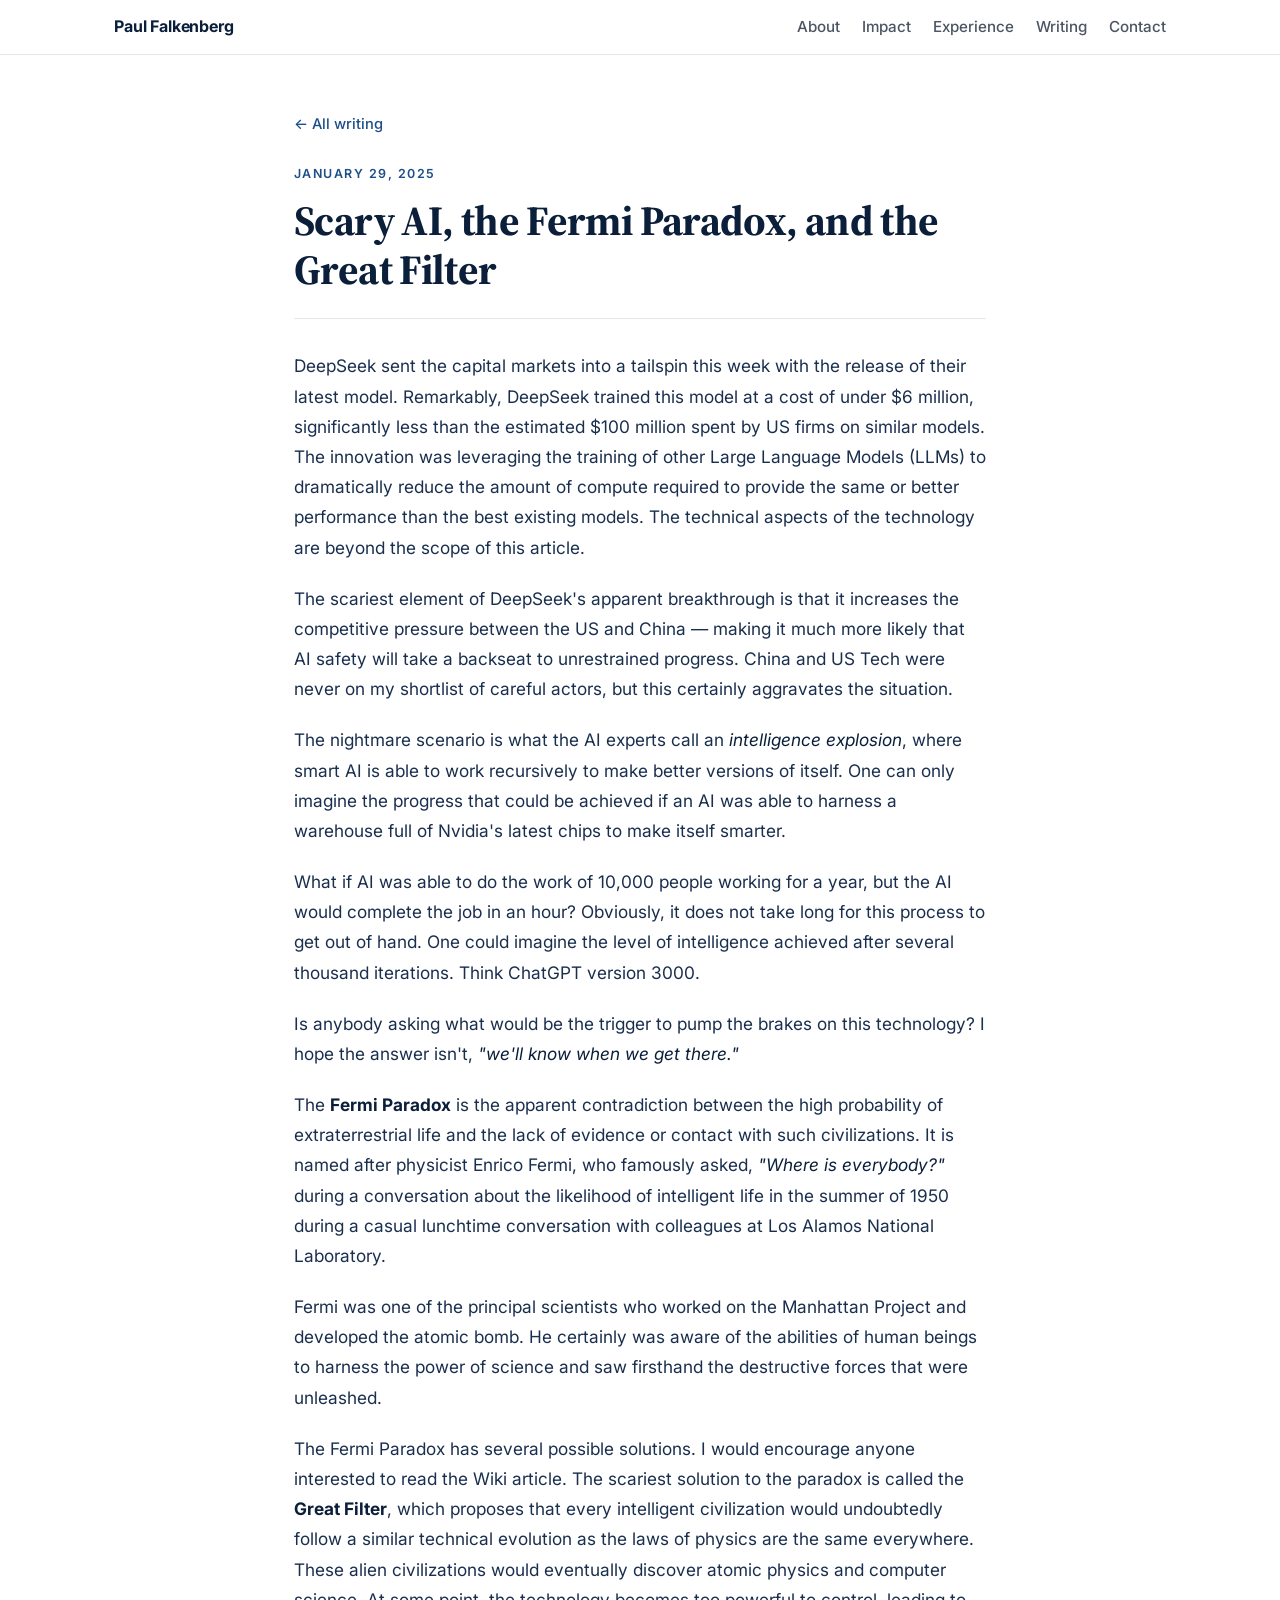
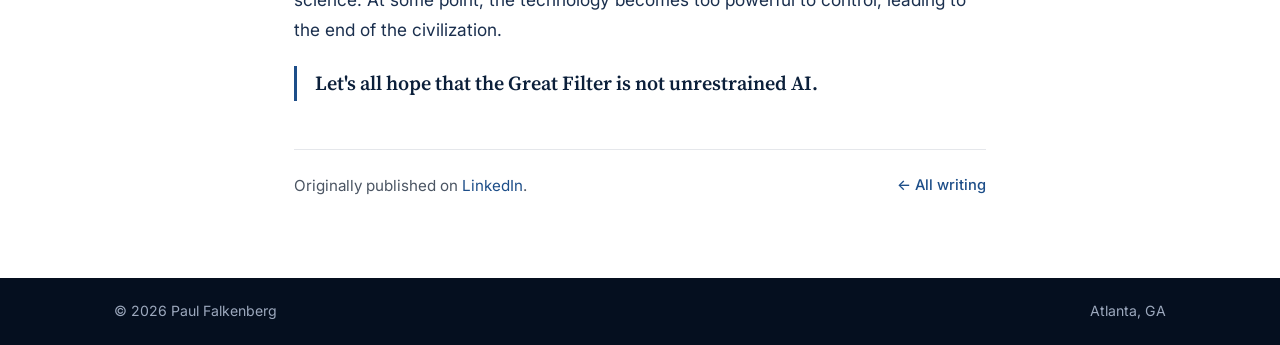
==== writing/scary-ai-fermi-paradox.html @ 17ddd8a4 "Add Writing section with first article (Scary AI / Fermi Paradox)" ====
<!DOCTYPE html>
<html lang="en">
<head>
  <meta charset="UTF-8" />
  <meta name="viewport" content="width=device-width, initial-scale=1.0" />
  <meta name="description" content="DeepSeek, the intelligence explosion, and the Great Filter — a meditation on whether unrestrained AI might be the silence behind the Fermi Paradox." />
  <title>Scary AI, the Fermi Paradox, and the Great Filter — Paul Falkenberg</title>
  <link rel="icon" type="image/jpeg" href="../assets/headshot.jpg" />
  <link rel="preconnect" href="https://fonts.googleapis.com" />
  <link rel="preconnect" href="https://fonts.gstatic.com" crossorigin />
  <link href="https://fonts.googleapis.com/css2?family=Inter:wght@400;500;600;700&family=Source+Serif+4:wght@600;700&display=swap" rel="stylesheet" />
  <link rel="stylesheet" href="../styles.css" />
</head>
<body>

  <header class="nav">
    <div class="nav-inner">
      <a href="../index.html" class="nav-logo">Paul Falkenberg</a>
      <nav class="nav-links">
        <a href="../index.html#about">About</a>
        <a href="../index.html#impact">Impact</a>
        <a href="../index.html#experience">Experience</a>
        <a href="../index.html#writing">Writing</a>
        <a href="../index.html#contact">Contact</a>
      </nav>
    </div>
  </header>

  <main>
    <article class="article">
      <div class="container article-container">
        <a class="article-back" href="../index.html#writing">&larr; All writing</a>

        <header class="article-header">
          <p class="article-date">January 29, 2025</p>
          <h1 class="article-title">Scary AI, the Fermi Paradox, and the Great Filter</h1>
        </header>

        <div class="article-body">
          <p>
            DeepSeek sent the capital markets into a tailspin this week with the release of their
            latest model. Remarkably, DeepSeek trained this model at a cost of under $6 million,
            significantly less than the estimated $100 million spent by US firms on similar models.
            The innovation was leveraging the training of other Large Language Models (LLMs) to
            dramatically reduce the amount of compute required to provide the same or better
            performance than the best existing models. The technical aspects of the technology are
            beyond the scope of this article.
          </p>

          <p>
            The scariest element of DeepSeek's apparent breakthrough is that it increases the
            competitive pressure between the US and China &mdash; making it much more likely that AI
            safety will take a backseat to unrestrained progress. China and US Tech were never on my
            shortlist of careful actors, but this certainly aggravates the situation.
          </p>

          <p>
            The nightmare scenario is what the AI experts call an <em>intelligence explosion</em>,
            where smart AI is able to work recursively to make better versions of itself. One can
            only imagine the progress that could be achieved if an AI was able to harness a warehouse
            full of Nvidia's latest chips to make itself smarter.
          </p>

          <p>
            What if AI was able to do the work of 10,000 people working for a year, but the AI would
            complete the job in an hour? Obviously, it does not take long for this process to get out
            of hand. One could imagine the level of intelligence achieved after several thousand
            iterations. Think ChatGPT version 3000.
          </p>

          <p>
            Is anybody asking what would be the trigger to pump the brakes on this technology? I hope
            the answer isn't, <em>"we'll know when we get there."</em>
          </p>

          <p>
            The <strong>Fermi Paradox</strong> is the apparent contradiction between the high
            probability of extraterrestrial life and the lack of evidence or contact with such
            civilizations. It is named after physicist Enrico Fermi, who famously asked,
            <em>"Where is everybody?"</em> during a conversation about the likelihood of intelligent
            life in the summer of 1950 during a casual lunchtime conversation with colleagues at Los
            Alamos National Laboratory.
          </p>

          <p>
            Fermi was one of the principal scientists who worked on the Manhattan Project and
            developed the atomic bomb. He certainly was aware of the abilities of human beings to
            harness the power of science and saw firsthand the destructive forces that were
            unleashed.
          </p>

          <p>
            The Fermi Paradox has several possible solutions. I would encourage anyone interested to
            read the Wiki article. The scariest solution to the paradox is called the
            <strong>Great Filter</strong>, which proposes that every intelligent civilization would
            undoubtedly follow a similar technical evolution as the laws of physics are the same
            everywhere. These alien civilizations would eventually discover atomic physics and
            computer science. At some point, the technology becomes too powerful to control, leading
            to the end of the civilization.
          </p>

          <p class="article-kicker">
            Let's all hope that the Great Filter is not unrestrained AI.
          </p>
        </div>

        <footer class="article-footer">
          <p>
            Originally published on
            <a href="https://www.linkedin.com/pulse/scary-ai-fermi-paradox-great-filter-paul-falkenberg-shbze/" target="_blank" rel="noopener">LinkedIn</a>.
          </p>
          <a class="article-back" href="../index.html#writing">&larr; All writing</a>
        </footer>
      </div>
    </article>
  </main>

  <footer class="footer">
    <div class="container footer-inner">
      <p>&copy; <span id="year"></span> Paul Falkenberg</p>
      <p class="footer-meta">Atlanta, GA</p>
    </div>
  </footer>

  <script>
    document.getElementById('year').textContent = new Date().getFullYear();
  </script>
</body>
</html>
---- styles.css ----
:root {
  --ink: #0b1f3a;
  --ink-soft: #1a2f4e;
  --accent: #1d4e89;
  --accent-bright: #2563eb;
  --muted: #4b5563;
  --line: #e5e7eb;
  --bg: #ffffff;
  --bg-alt: #f7f8fb;
  --bg-dark: #0b1f3a;
  --text-on-dark: #e6ecf5;
  --max: 1100px;
  --radius: 10px;
  --shadow: 0 4px 24px rgba(11, 31, 58, 0.08);
}

* {
  box-sizing: border-box;
}

html {
  scroll-behavior: smooth;
}

body {
  margin: 0;
  font-family: "Inter", system-ui, -apple-system, "Segoe UI", Roboto, sans-serif;
  color: var(--ink);
  background: var(--bg);
  line-height: 1.6;
  -webkit-font-smoothing: antialiased;
}

a {
  color: var(--accent);
  text-decoration: none;
}
a:hover {
  color: var(--accent-bright);
}

h1, h2, h3 {
  font-family: "Source Serif 4", Georgia, serif;
  color: var(--ink);
  line-height: 1.2;
  margin: 0 0 0.5em;
}

.container {
  max-width: var(--max);
  margin: 0 auto;
  padding: 0 24px;
}

/* ---------- Nav ---------- */
.nav {
  position: sticky;
  top: 0;
  background: rgba(255, 255, 255, 0.92);
  backdrop-filter: saturate(150%) blur(10px);
  border-bottom: 1px solid var(--line);
  z-index: 50;
}
.nav-inner {
  max-width: var(--max);
  margin: 0 auto;
  padding: 14px 24px;
  display: flex;
  align-items: center;
  justify-content: space-between;
  gap: 16px;
}
.nav-logo {
  font-weight: 700;
  color: var(--ink);
  letter-spacing: -0.01em;
}
.nav-links {
  display: flex;
  gap: 22px;
  flex-wrap: wrap;
}
.nav-links a {
  color: var(--muted);
  font-size: 0.95rem;
  font-weight: 500;
}
.nav-links a:hover {
  color: var(--ink);
}

/* ---------- Hero ---------- */
.hero {
  padding: 80px 0 60px;
  background: linear-gradient(180deg, #f7f8fb 0%, #ffffff 100%);
  border-bottom: 1px solid var(--line);
}
.hero-inner {
  max-width: var(--max);
  margin: 0 auto;
  padding: 0 24px;
  display: grid;
  grid-template-columns: 1.4fr 1fr;
  gap: 48px;
  align-items: center;
}
.hero-eyebrow {
  text-transform: uppercase;
  letter-spacing: 0.12em;
  font-size: 0.8rem;
  font-weight: 600;
  color: var(--accent);
  margin: 0 0 14px;
}
.hero h1 {
  font-size: clamp(2rem, 4vw, 3.25rem);
  letter-spacing: -0.015em;
  margin-bottom: 18px;
}
.hero-lede {
  font-size: 1.1rem;
  color: var(--muted);
  max-width: 56ch;
  margin: 0 0 28px;
}
.hero-cta {
  display: flex;
  gap: 12px;
  flex-wrap: wrap;
}
.btn {
  display: inline-block;
  padding: 12px 22px;
  border-radius: 8px;
  font-weight: 600;
  font-size: 0.95rem;
  border: 1px solid transparent;
  transition: transform 0.15s ease, background 0.15s ease, color 0.15s ease;
}
.btn-primary {
  background: var(--accent);
  color: #fff;
}
.btn-primary:hover {
  background: var(--ink);
  color: #fff;
  transform: translateY(-1px);
}
.btn-ghost {
  background: transparent;
  color: var(--ink);
  border-color: var(--line);
}
.btn-ghost:hover {
  border-color: var(--ink);
  color: var(--ink);
}
.hero-photo img {
  width: 100%;
  max-width: 340px;
  aspect-ratio: 1 / 1;
  object-fit: cover;
  border-radius: 50%;
  border: 6px solid #fff;
  box-shadow: var(--shadow);
  display: block;
  margin: 0 auto;
}

/* ---------- Sections ---------- */
.section {
  padding: 72px 0;
}
.section-alt {
  background: var(--bg-alt);
  border-top: 1px solid var(--line);
  border-bottom: 1px solid var(--line);
}
.section-title {
  font-size: clamp(1.6rem, 2.4vw, 2.1rem);
  letter-spacing: -0.01em;
  margin-bottom: 28px;
}
.section-title::after {
  content: "";
  display: block;
  width: 44px;
  height: 3px;
  background: var(--accent);
  margin-top: 12px;
  border-radius: 2px;
}
.prose {
  font-size: 1.05rem;
  color: var(--ink-soft);
  max-width: 72ch;
  margin: 0 0 1em;
}

/* ---------- Metrics ---------- */
.metrics {
  display: grid;
  grid-template-columns: repeat(auto-fit, minmax(240px, 1fr));
  gap: 18px;
}
.metric {
  background: #fff;
  border: 1px solid var(--line);
  border-radius: var(--radius);
  padding: 24px;
  transition: transform 0.15s ease, box-shadow 0.15s ease;
}
.metric:hover {
  transform: translateY(-2px);
  box-shadow: var(--shadow);
}
.metric-number {
  font-family: "Source Serif 4", Georgia, serif;
  font-size: 2rem;
  font-weight: 700;
  color: var(--accent);
  letter-spacing: -0.01em;
  margin-bottom: 6px;
}
.metric-label {
  color: var(--muted);
  font-size: 0.95rem;
  line-height: 1.45;
}

/* ---------- Experience ---------- */
.role {
  border-top: 1px solid var(--line);
  padding: 28px 0;
}
.role:first-of-type {
  border-top: none;
  padding-top: 0;
}
.role-head {
  display: flex;
  justify-content: space-between;
  align-items: baseline;
  gap: 16px;
  flex-wrap: wrap;
  margin-bottom: 8px;
}
.role-title {
  font-size: 1.25rem;
  margin: 0;
}
.role-company {
  margin: 4px 0 0;
  color: var(--ink-soft);
  font-weight: 500;
}
.role-meta {
  color: var(--muted);
  font-weight: 400;
}
.role-dates {
  color: var(--muted);
  font-size: 0.92rem;
  font-weight: 500;
  margin: 0;
  white-space: nowrap;
}
.role-points {
  margin: 12px 0 0;
  padding-left: 20px;
  color: var(--ink-soft);
}
.role-points li {
  margin-bottom: 8px;
}
.role-points strong {
  color: var(--ink);
}
.role-prior {
  margin-top: 32px;
  color: var(--muted);
  font-size: 0.95rem;
}

/* ---------- Tags ---------- */
.tag-group {
  margin-bottom: 28px;
}
.tag-group:last-child {
  margin-bottom: 0;
}
.tag-heading {
  font-family: "Inter", sans-serif;
  font-size: 0.78rem;
  text-transform: uppercase;
  letter-spacing: 0.12em;
  color: var(--accent);
  margin: 0 0 12px;
  font-weight: 600;
}
.tags {
  list-style: none;
  padding: 0;
  margin: 0;
  display: flex;
  flex-wrap: wrap;
  gap: 8px;
}
.tags li {
  background: #fff;
  border: 1px solid var(--line);
  padding: 7px 14px;
  border-radius: 999px;
  font-size: 0.9rem;
  color: var(--ink-soft);
}

/* ---------- Education ---------- */
.education {
  list-style: none;
  padding: 0;
  margin: 0;
}
.education li {
  padding: 10px 0;
  border-bottom: 1px solid var(--line);
  color: var(--ink-soft);
}
.education li:last-child {
  border-bottom: none;
}

/* ---------- Contact ---------- */
.section-dark {
  background: var(--bg-dark);
  color: var(--text-on-dark);
}
.section-title-light {
  color: #fff;
}
.section-title-light::after {
  background: #ffffff;
}
.contact-inner {
  text-align: left;
}
.contact-lede {
  color: var(--text-on-dark);
  opacity: 0.85;
  font-size: 1.05rem;
  max-width: 60ch;
  margin: 0 0 32px;
}
.contact-grid {
  display: grid;
  grid-template-columns: repeat(auto-fit, minmax(240px, 1fr));
  gap: 14px;
}
.contact-card {
  display: block;
  background: rgba(255, 255, 255, 0.06);
  border: 1px solid rgba(255, 255, 255, 0.12);
  border-radius: var(--radius);
  padding: 20px 22px;
  color: #fff;
  transition: background 0.15s ease, border-color 0.15s ease, transform 0.15s ease;
}
.contact-card:hover {
  background: rgba(255, 255, 255, 0.1);
  border-color: rgba(255, 255, 255, 0.3);
  color: #fff;
  transform: translateY(-2px);
}
.contact-label {
  display: block;
  text-transform: uppercase;
  letter-spacing: 0.12em;
  font-size: 0.72rem;
  opacity: 0.7;
  margin-bottom: 6px;
}
.contact-value {
  display: block;
  font-weight: 600;
  font-size: 1rem;
}

/* ---------- Writing list ---------- */
.writing-list {
  display: grid;
  grid-template-columns: repeat(auto-fit, minmax(320px, 1fr));
  gap: 18px;
  margin-top: 12px;
}
.writing-card {
  display: block;
  background: #fff;
  border: 1px solid var(--line);
  border-radius: var(--radius);
  padding: 26px 26px 22px;
  color: var(--ink);
  transition: transform 0.15s ease, box-shadow 0.15s ease, border-color 0.15s ease;
}
.writing-card:hover {
  transform: translateY(-2px);
  box-shadow: var(--shadow);
  border-color: var(--accent);
  color: var(--ink);
}
.writing-date {
  text-transform: uppercase;
  letter-spacing: 0.12em;
  font-size: 0.72rem;
  color: var(--accent);
  font-weight: 600;
  margin: 0 0 8px;
}
.writing-title {
  font-size: 1.3rem;
  margin: 0 0 10px;
  line-height: 1.25;
}
.writing-excerpt {
  color: var(--muted);
  font-size: 0.98rem;
  margin: 0 0 14px;
}
.writing-cta {
  color: var(--accent);
  font-weight: 600;
  font-size: 0.95rem;
}
.writing-card:hover .writing-cta {
  color: var(--accent-bright);
}

/* ---------- Article page ---------- */
.article {
  padding: 56px 0 80px;
  background: #fff;
}
.article-container {
  max-width: 740px;
}
.article-back {
  display: inline-block;
  color: var(--accent);
  font-weight: 500;
  font-size: 0.92rem;
  margin-bottom: 28px;
}
.article-back:hover {
  color: var(--accent-bright);
}
.article-header {
  border-bottom: 1px solid var(--line);
  padding-bottom: 24px;
  margin-bottom: 32px;
}
.article-date {
  text-transform: uppercase;
  letter-spacing: 0.12em;
  font-size: 0.78rem;
  color: var(--accent);
  font-weight: 600;
  margin: 0 0 12px;
}
.article-title {
  font-size: clamp(1.8rem, 3.4vw, 2.6rem);
  letter-spacing: -0.015em;
  line-height: 1.18;
  margin: 0;
}
.article-body {
  font-size: 1.08rem;
  color: var(--ink-soft);
  line-height: 1.75;
}
.article-body p {
  margin: 0 0 1.2em;
}
.article-body strong {
  color: var(--ink);
}
.article-body em {
  color: var(--ink);
}
.article-kicker {
  font-family: "Source Serif 4", Georgia, serif;
  font-size: 1.25rem;
  color: var(--ink);
  font-weight: 600;
  border-left: 3px solid var(--accent);
  padding-left: 18px;
  margin-top: 36px;
}
.article-footer {
  margin-top: 48px;
  padding-top: 24px;
  border-top: 1px solid var(--line);
  display: flex;
  justify-content: space-between;
  align-items: center;
  flex-wrap: wrap;
  gap: 12px;
}
.article-footer p {
  margin: 0;
  color: var(--muted);
  font-size: 0.95rem;
}
.article-footer .article-back {
  margin-bottom: 0;
}

/* ---------- Footer ---------- */
.footer {
  background: #050f1f;
  color: #9ca8bd;
  padding: 22px 0;
  font-size: 0.88rem;
}
.footer-inner {
  display: flex;
  justify-content: space-between;
  align-items: center;
  flex-wrap: wrap;
  gap: 8px;
}
.footer p {
  margin: 0;
}

/* ---------- Mobile ---------- */
@media (max-width: 760px) {
  .hero {
    padding: 56px 0 40px;
  }
  .hero-inner {
    grid-template-columns: 1fr;
    gap: 28px;
    text-align: left;
  }
  .hero-photo {
    order: -1;
  }
  .hero-photo img {
    max-width: 200px;
  }
  .nav-links {
    display: none;
  }
  .section {
    padding: 56px 0;
  }
  .role-head {
    flex-direction: column;
    gap: 4px;
  }
}
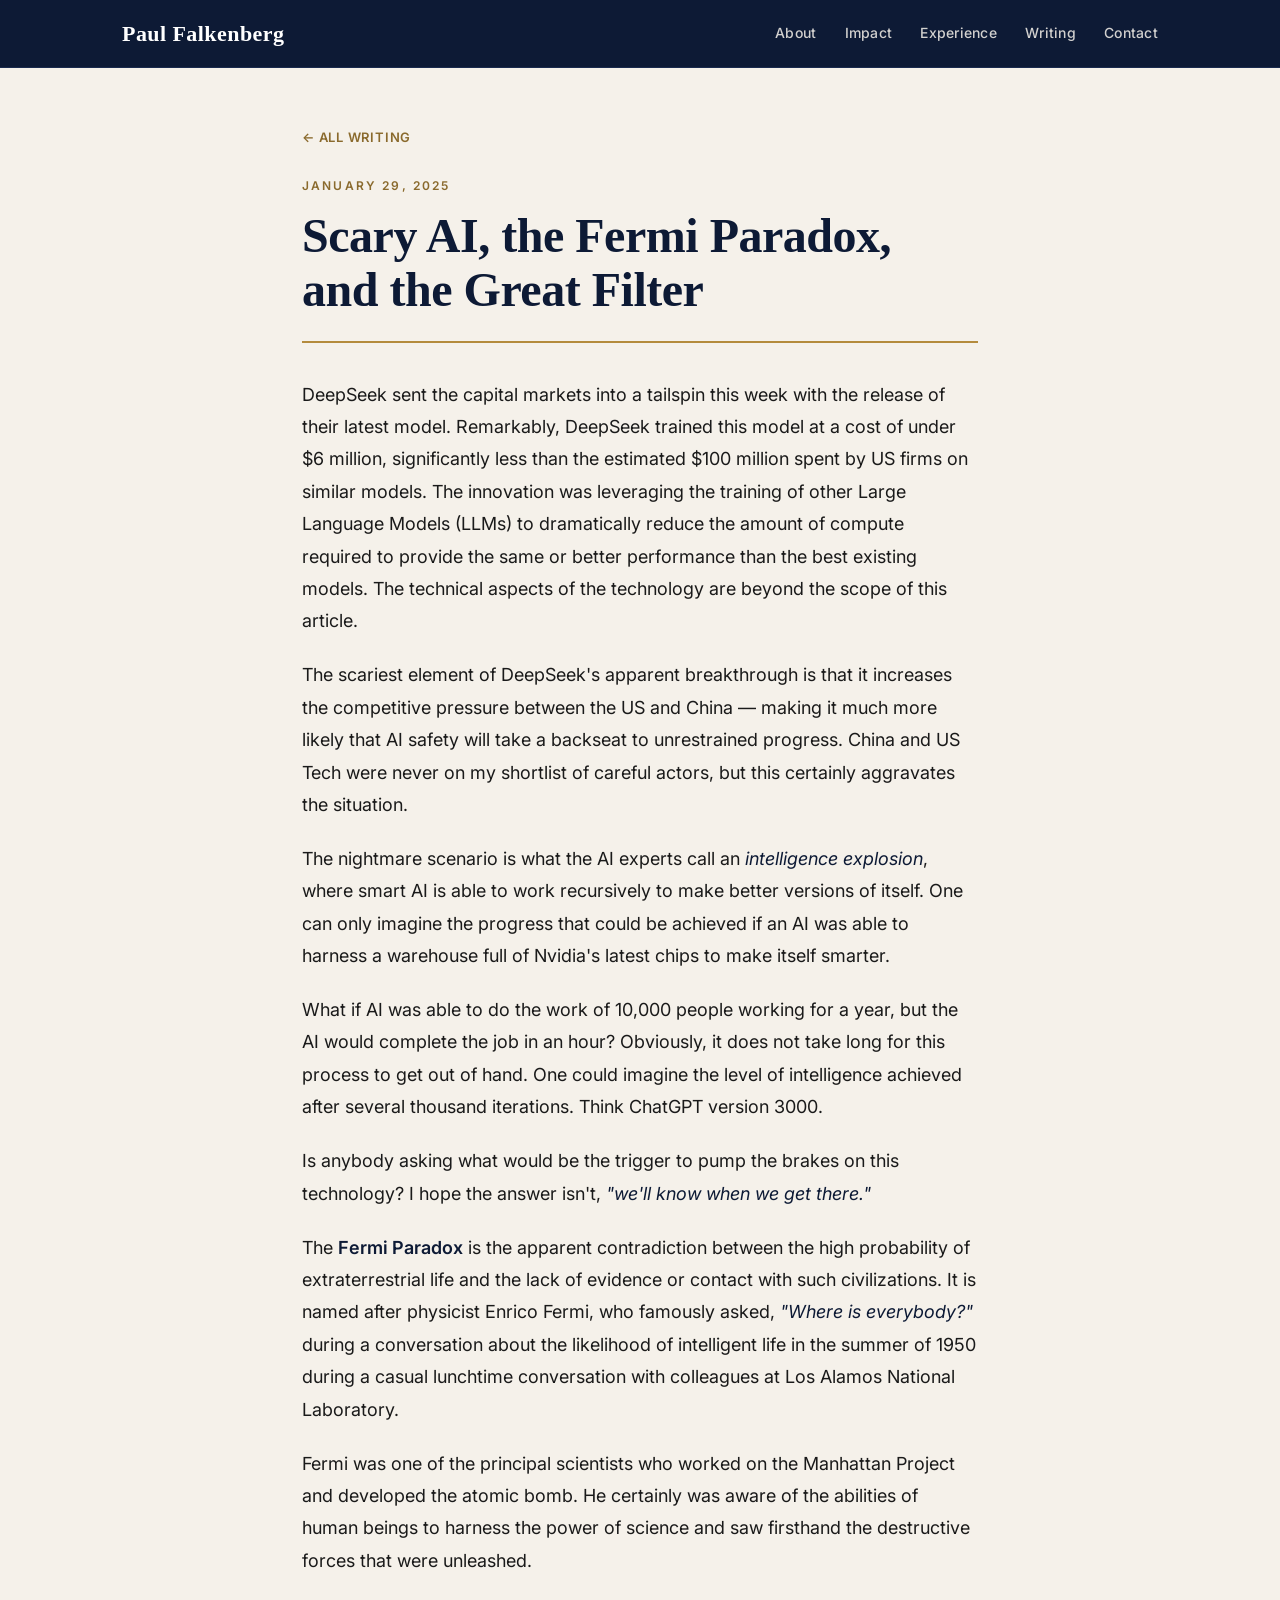
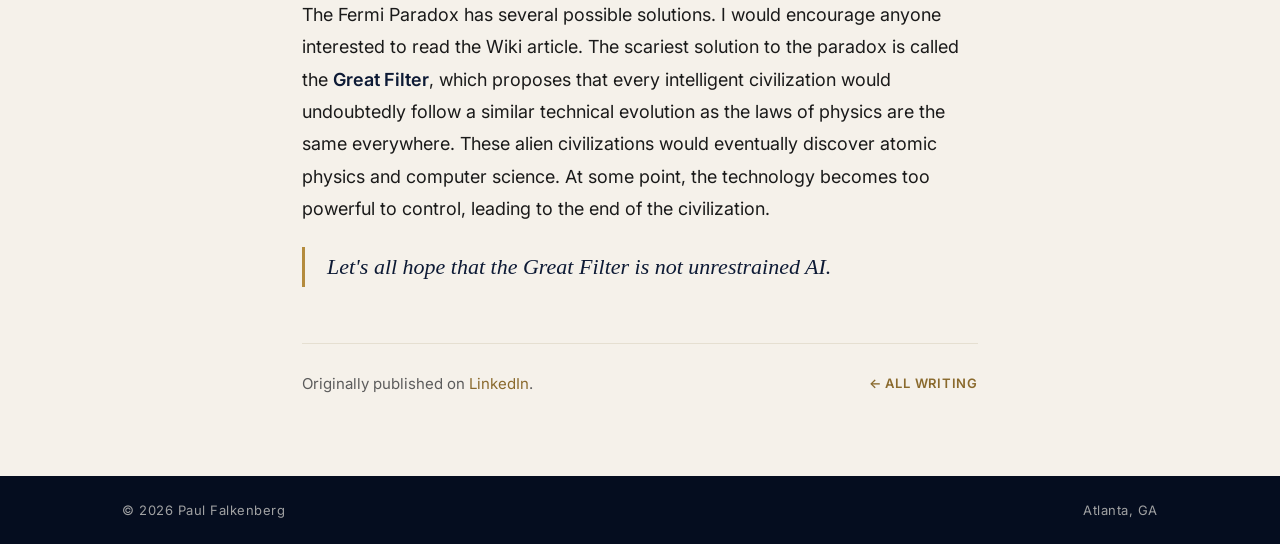
==== commit 13f081c3: "Switch to Aptos Display font stack and add Client Experience section" ====
--- a/writing/scary-ai-fermi-paradox.html
+++ b/writing/scary-ai-fermi-paradox.html
@@ -8,7 +8,7 @@
   <link rel="icon" type="image/jpeg" href="../assets/headshot.jpg" />
   <link rel="preconnect" href="https://fonts.googleapis.com" />
   <link rel="preconnect" href="https://fonts.gstatic.com" crossorigin />
-  <link href="https://fonts.googleapis.com/css2?family=Inter:wght@400;500;600;700&family=Source+Serif+4:wght@600;700&display=swap" rel="stylesheet" />
+  <link href="https://fonts.googleapis.com/css2?family=Inter:wght@400;500;600;700&display=swap" rel="stylesheet" />
   <link rel="stylesheet" href="../styles.css" />
 </head>
 <body>
--- a/styles.css
+++ b/styles.css
@@ -1,231 +1,204 @@
 :root {
-  --ink: #0b1f3a;
-  --ink-soft: #1a2f4e;
-  --accent: #1d4e89;
-  --accent-bright: #2563eb;
-  --muted: #4b5563;
-  --line: #e5e7eb;
-  --bg: #ffffff;
-  --bg-alt: #f7f8fb;
-  --bg-dark: #0b1f3a;
-  --text-on-dark: #e6ecf5;
+  --navy: #0d1a35;
+  --navy-soft: #1a2b4f;
+  --cream: #f5f1ea;
+  --cream-soft: #faf6ee;
+  --gold: #b48b3d;
+  --gold-dark: #8a6a2d;
+  --ink: #1a1a1a;
+  --muted: #5c5c5c;
+  --line: #e5dfd1;
   --max: 1100px;
-  --radius: 10px;
-  --shadow: 0 4px 24px rgba(11, 31, 58, 0.08);
-}
-
-* {
-  box-sizing: border-box;
-}
-
-html {
-  scroll-behavior: smooth;
-}
+  --radius: 2px;
+  --shadow: 0 1px 0 rgba(0, 0, 0, 0.04);
+}
+
+* { box-sizing: border-box; }
+
+html { scroll-behavior: smooth; }
 
 body {
   margin: 0;
-  font-family: "Inter", system-ui, -apple-system, "Segoe UI", Roboto, sans-serif;
-  color: var(--ink);
-  background: var(--bg);
+  font-family: "Aptos Display", "Aptos", "Segoe UI Variable", "Segoe UI", "Inter", system-ui, -apple-system, sans-serif;
+  color: var(--ink);
+  background: var(--cream);
   line-height: 1.6;
+  font-size: 16px;
   -webkit-font-smoothing: antialiased;
 }
 
-a {
-  color: var(--accent);
-  text-decoration: none;
-}
-a:hover {
-  color: var(--accent-bright);
-}
+a { color: var(--gold-dark); text-decoration: none; }
+a:hover { color: var(--gold); }
 
 h1, h2, h3 {
-  font-family: "Source Serif 4", Georgia, serif;
-  color: var(--ink);
-  line-height: 1.2;
-  margin: 0 0 0.5em;
-}
-
-.container {
-  max-width: var(--max);
-  margin: 0 auto;
-  padding: 0 24px;
-}
+  font-family: "Aptos Display", "Aptos", "Segoe UI Variable Display", "Segoe UI", "Inter", system-ui, sans-serif;
+  color: var(--navy);
+  font-weight: 600;
+  line-height: 1.15;
+  letter-spacing: -0.01em;
+  margin: 0 0 0.4em;
+}
+
+.container { max-width: var(--max); margin: 0 auto; padding: 0 32px; }
 
 /* ---------- Nav ---------- */
 .nav {
-  position: sticky;
-  top: 0;
-  background: rgba(255, 255, 255, 0.92);
-  backdrop-filter: saturate(150%) blur(10px);
-  border-bottom: 1px solid var(--line);
-  z-index: 50;
+  position: sticky; top: 0; z-index: 50;
+  background: var(--navy);
+  border-bottom: 1px solid var(--navy-soft);
 }
 .nav-inner {
-  max-width: var(--max);
-  margin: 0 auto;
-  padding: 14px 24px;
-  display: flex;
-  align-items: center;
-  justify-content: space-between;
-  gap: 16px;
+  max-width: var(--max); margin: 0 auto; padding: 16px 32px;
+  display: flex; align-items: center; justify-content: space-between; gap: 24px;
 }
 .nav-logo {
-  font-weight: 700;
-  color: var(--ink);
-  letter-spacing: -0.01em;
-}
-.nav-links {
-  display: flex;
-  gap: 22px;
-  flex-wrap: wrap;
-}
+  font-family: "Cormorant Garamond", serif;
+  color: #fff;
+  font-weight: 600;
+  font-size: 22px;
+  letter-spacing: 0.02em;
+}
+.nav-logo:hover { color: var(--gold); }
+.nav-links { display: flex; gap: 28px; flex-wrap: wrap; }
 .nav-links a {
-  color: var(--muted);
-  font-size: 0.95rem;
-  font-weight: 500;
-}
-.nav-links a:hover {
-  color: var(--ink);
-}
+  color: var(--cream); opacity: 0.85;
+  font-size: 14px; font-weight: 500; letter-spacing: 0.02em;
+  transition: color 0.15s, opacity 0.15s;
+}
+.nav-links a:hover { color: var(--gold); opacity: 1; }
 
 /* ---------- Hero ---------- */
 .hero {
-  padding: 80px 0 60px;
-  background: linear-gradient(180deg, #f7f8fb 0%, #ffffff 100%);
+  padding: 96px 0 80px;
   border-bottom: 1px solid var(--line);
+  background: var(--cream);
 }
 .hero-inner {
-  max-width: var(--max);
-  margin: 0 auto;
-  padding: 0 24px;
-  display: grid;
-  grid-template-columns: 1.4fr 1fr;
-  gap: 48px;
+  max-width: var(--max); margin: 0 auto; padding: 0 32px;
+  display: grid; grid-template-columns: 1.6fr 1fr; gap: 64px;
   align-items: center;
 }
 .hero-eyebrow {
-  text-transform: uppercase;
-  letter-spacing: 0.12em;
-  font-size: 0.8rem;
-  font-weight: 600;
-  color: var(--accent);
-  margin: 0 0 14px;
+  color: var(--gold-dark);
+  text-transform: uppercase;
+  letter-spacing: 0.18em;
+  font-size: 12px;
+  font-weight: 600;
+  margin: 0 0 20px;
 }
 .hero h1 {
-  font-size: clamp(2rem, 4vw, 3.25rem);
-  letter-spacing: -0.015em;
-  margin-bottom: 18px;
-}
+  font-family: "Cormorant Garamond", serif;
+  font-weight: 600;
+  font-size: clamp(2.4rem, 4.4vw, 3.6rem);
+  line-height: 1.08;
+  margin: 0 0 24px;
+  color: var(--navy);
+}
+.hero h1 em { color: var(--gold-dark); font-style: italic; }
 .hero-lede {
-  font-size: 1.1rem;
+  font-size: 18px;
   color: var(--muted);
   max-width: 56ch;
-  margin: 0 0 28px;
-}
-.hero-cta {
-  display: flex;
-  gap: 12px;
-  flex-wrap: wrap;
-}
+  margin: 0 0 36px;
+  line-height: 1.6;
+}
+.hero-cta { display: flex; gap: 12px; flex-wrap: wrap; }
 .btn {
   display: inline-block;
-  padding: 12px 22px;
-  border-radius: 8px;
-  font-weight: 600;
-  font-size: 0.95rem;
+  padding: 13px 26px;
+  font-weight: 600;
+  font-size: 14px;
+  letter-spacing: 0.04em;
+  border-radius: var(--radius);
   border: 1px solid transparent;
-  transition: transform 0.15s ease, background 0.15s ease, color 0.15s ease;
-}
-.btn-primary {
-  background: var(--accent);
-  color: #fff;
-}
-.btn-primary:hover {
-  background: var(--ink);
-  color: #fff;
-  transform: translateY(-1px);
-}
-.btn-ghost {
-  background: transparent;
-  color: var(--ink);
-  border-color: var(--line);
-}
-.btn-ghost:hover {
-  border-color: var(--ink);
-  color: var(--ink);
+  transition: all 0.18s ease;
+}
+.btn-primary { background: var(--navy); color: var(--cream); border-color: var(--navy); }
+.btn-primary:hover { background: var(--gold-dark); border-color: var(--gold-dark); color: var(--cream); }
+.btn-ghost { background: transparent; color: var(--navy); border-color: var(--navy); }
+.btn-ghost:hover { background: var(--navy); color: var(--cream); }
+
+.hero-photo {
+  position: relative;
+  padding: 18px;
+  background: var(--cream-soft);
+  border: 1px solid var(--gold);
+  border-radius: 4px;
+  box-shadow: 12px 12px 0 var(--navy);
+  max-width: 340px;
+  margin: 0 auto;
 }
 .hero-photo img {
   width: 100%;
-  max-width: 340px;
   aspect-ratio: 1 / 1;
   object-fit: cover;
-  border-radius: 50%;
-  border: 6px solid #fff;
-  box-shadow: var(--shadow);
-  display: block;
-  margin: 0 auto;
+  object-position: top center;
+  border-radius: 2px;
+  display: block;
 }
 
 /* ---------- Sections ---------- */
-.section {
-  padding: 72px 0;
-}
+.section { padding: 80px 0; }
 .section-alt {
-  background: var(--bg-alt);
+  background: #fff;
   border-top: 1px solid var(--line);
   border-bottom: 1px solid var(--line);
 }
 .section-title {
-  font-size: clamp(1.6rem, 2.4vw, 2.1rem);
-  letter-spacing: -0.01em;
-  margin-bottom: 28px;
+  font-family: "Cormorant Garamond", serif;
+  font-size: clamp(2rem, 3.2vw, 2.6rem);
+  font-weight: 600;
+  margin: 0 0 8px;
+  color: var(--navy);
 }
 .section-title::after {
   content: "";
   display: block;
-  width: 44px;
-  height: 3px;
-  background: var(--accent);
-  margin-top: 12px;
-  border-radius: 2px;
+  width: 60px;
+  height: 2px;
+  background: var(--gold);
+  margin: 14px 0 28px;
 }
 .prose {
-  font-size: 1.05rem;
-  color: var(--ink-soft);
+  font-size: 17px;
+  color: var(--ink);
   max-width: 72ch;
   margin: 0 0 1em;
-}
+  line-height: 1.7;
+}
+.prose strong { color: var(--navy); }
 
 /* ---------- Metrics ---------- */
 .metrics {
   display: grid;
-  grid-template-columns: repeat(auto-fit, minmax(240px, 1fr));
-  gap: 18px;
+  grid-template-columns: repeat(auto-fit, minmax(260px, 1fr));
+  gap: 22px;
 }
 .metric {
   background: #fff;
   border: 1px solid var(--line);
-  border-radius: var(--radius);
-  padding: 24px;
-  transition: transform 0.15s ease, box-shadow 0.15s ease;
+  border-top: 3px solid var(--gold);
+  padding: 30px 28px;
+  box-shadow: var(--shadow);
+  transition: transform 0.18s ease, box-shadow 0.18s ease;
 }
 .metric:hover {
   transform: translateY(-2px);
-  box-shadow: var(--shadow);
+  box-shadow: 0 8px 24px rgba(13, 26, 53, 0.08);
 }
 .metric-number {
-  font-family: "Source Serif 4", Georgia, serif;
-  font-size: 2rem;
+  font-family: "Cormorant Garamond", serif;
+  font-size: 38px;
   font-weight: 700;
-  color: var(--accent);
+  color: var(--navy);
   letter-spacing: -0.01em;
-  margin-bottom: 6px;
+  line-height: 1;
+  margin-bottom: 12px;
 }
 .metric-label {
   color: var(--muted);
-  font-size: 0.95rem;
-  line-height: 1.45;
+  font-size: 15px;
+  line-height: 1.55;
 }
 
 /* ---------- Experience ---------- */
@@ -233,270 +206,293 @@
   border-top: 1px solid var(--line);
   padding: 28px 0;
 }
-.role:first-of-type {
-  border-top: none;
-  padding-top: 0;
-}
+.role:first-of-type { border-top: none; padding-top: 8px; }
 .role-head {
-  display: flex;
-  justify-content: space-between;
-  align-items: baseline;
-  gap: 16px;
-  flex-wrap: wrap;
-  margin-bottom: 8px;
+  display: flex; justify-content: space-between; align-items: baseline;
+  gap: 16px; flex-wrap: wrap; margin-bottom: 8px;
 }
 .role-title {
-  font-size: 1.25rem;
+  font-family: "Cormorant Garamond", serif;
+  font-size: 26px;
+  font-weight: 600;
   margin: 0;
+  color: var(--navy);
 }
 .role-company {
   margin: 4px 0 0;
-  color: var(--ink-soft);
+  color: var(--ink);
   font-weight: 500;
 }
-.role-meta {
-  color: var(--muted);
-  font-weight: 400;
-}
+.role-meta { color: var(--muted); font-weight: 400; }
 .role-dates {
-  color: var(--muted);
-  font-size: 0.92rem;
-  font-weight: 500;
+  color: var(--gold-dark);
+  font-size: 13px;
+  font-weight: 600;
+  letter-spacing: 0.06em;
+  text-transform: uppercase;
   margin: 0;
   white-space: nowrap;
 }
 .role-points {
-  margin: 12px 0 0;
+  margin: 14px 0 0;
   padding-left: 20px;
-  color: var(--ink-soft);
-}
-.role-points li {
-  margin-bottom: 8px;
-}
-.role-points strong {
-  color: var(--ink);
-}
+  color: var(--ink);
+}
+.role-points li { margin-bottom: 8px; }
+.role-points strong { color: var(--navy); }
 .role-prior {
-  margin-top: 32px;
+  margin-top: 36px;
   color: var(--muted);
-  font-size: 0.95rem;
-}
+  font-size: 15px;
+}
+.role-prior strong { color: var(--navy); }
 
 /* ---------- Tags ---------- */
-.tag-group {
-  margin-bottom: 28px;
-}
-.tag-group:last-child {
-  margin-bottom: 0;
-}
+.tag-group { margin-bottom: 32px; }
+.tag-group:last-child { margin-bottom: 0; }
 .tag-heading {
-  font-family: "Inter", sans-serif;
-  font-size: 0.78rem;
-  text-transform: uppercase;
-  letter-spacing: 0.12em;
-  color: var(--accent);
-  margin: 0 0 12px;
+  font-family: "Aptos Display", "Aptos", "Segoe UI Variable", "Segoe UI", "Inter", system-ui, sans-serif;
+  font-size: 12px;
+  text-transform: uppercase;
+  letter-spacing: 0.18em;
+  color: var(--gold-dark);
+  margin: 0 0 14px;
   font-weight: 600;
 }
 .tags {
-  list-style: none;
-  padding: 0;
-  margin: 0;
-  display: flex;
-  flex-wrap: wrap;
-  gap: 8px;
+  list-style: none; padding: 0; margin: 0;
+  display: flex; flex-wrap: wrap; gap: 8px;
 }
 .tags li {
-  background: #fff;
+  background: var(--cream);
   border: 1px solid var(--line);
   padding: 7px 14px;
-  border-radius: 999px;
-  font-size: 0.9rem;
-  color: var(--ink-soft);
+  border-radius: 2px;
+  font-size: 14px;
+  color: var(--ink);
+  font-weight: 500;
+}
+
+/* ---------- Client Experience ---------- */
+.client-intro {
+  font-size: 17px;
+  color: var(--ink);
+  max-width: 72ch;
+  margin: 0 0 36px;
+  line-height: 1.7;
+}
+.client-group { margin-bottom: 40px; }
+.client-group:last-child { margin-bottom: 0; }
+.client-group-heading {
+  font-family: "Aptos Display", "Aptos", "Segoe UI Variable", "Segoe UI", "Inter", system-ui, sans-serif;
+  font-size: 12px;
+  text-transform: uppercase;
+  letter-spacing: 0.18em;
+  color: var(--gold-dark);
+  font-weight: 700;
+  margin: 0 0 18px;
+  padding-bottom: 10px;
+  border-bottom: 1px solid var(--line);
+}
+.client-list { list-style: none; padding: 0; margin: 0; }
+.client-item {
+  display: grid;
+  grid-template-columns: 1fr auto;
+  gap: 4px 20px;
+  padding: 14px 0;
+  border-bottom: 1px solid var(--line);
+}
+.client-item:last-child { border-bottom: none; }
+.client-name {
+  font-weight: 600;
+  color: var(--navy);
+  font-size: 16px;
+}
+.client-meta {
+  color: var(--gold-dark);
+  font-size: 12px;
+  font-weight: 600;
+  letter-spacing: 0.06em;
+  text-transform: uppercase;
+  white-space: nowrap;
+  align-self: start;
+  padding-top: 3px;
+}
+.client-desc {
+  grid-column: 1 / -1;
+  color: var(--muted);
+  font-size: 15px;
+  line-height: 1.55;
+  margin-top: 2px;
+}
+.partner-row {
+  display: flex; flex-wrap: wrap; gap: 8px;
+  list-style: none; padding: 0; margin: 0;
+}
+.partner-row li {
+  background: var(--cream);
+  border: 1px solid var(--line);
+  padding: 7px 14px;
+  border-radius: 2px;
+  font-size: 14px;
+  color: var(--ink);
+  font-weight: 500;
 }
 
 /* ---------- Education ---------- */
-.education {
-  list-style: none;
-  padding: 0;
-  margin: 0;
-}
+.education { list-style: none; padding: 0; margin: 0; }
 .education li {
-  padding: 10px 0;
+  padding: 12px 0;
   border-bottom: 1px solid var(--line);
-  color: var(--ink-soft);
-}
-.education li:last-child {
-  border-bottom: none;
-}
-
-/* ---------- Contact ---------- */
-.section-dark {
-  background: var(--bg-dark);
-  color: var(--text-on-dark);
-}
-.section-title-light {
-  color: #fff;
-}
-.section-title-light::after {
-  background: #ffffff;
-}
-.contact-inner {
-  text-align: left;
-}
-.contact-lede {
-  color: var(--text-on-dark);
-  opacity: 0.85;
-  font-size: 1.05rem;
-  max-width: 60ch;
-  margin: 0 0 32px;
-}
-.contact-grid {
-  display: grid;
-  grid-template-columns: repeat(auto-fit, minmax(240px, 1fr));
-  gap: 14px;
-}
-.contact-card {
-  display: block;
-  background: rgba(255, 255, 255, 0.06);
-  border: 1px solid rgba(255, 255, 255, 0.12);
-  border-radius: var(--radius);
-  padding: 20px 22px;
-  color: #fff;
-  transition: background 0.15s ease, border-color 0.15s ease, transform 0.15s ease;
-}
-.contact-card:hover {
-  background: rgba(255, 255, 255, 0.1);
-  border-color: rgba(255, 255, 255, 0.3);
-  color: #fff;
-  transform: translateY(-2px);
-}
-.contact-label {
-  display: block;
-  text-transform: uppercase;
-  letter-spacing: 0.12em;
-  font-size: 0.72rem;
-  opacity: 0.7;
-  margin-bottom: 6px;
-}
-.contact-value {
-  display: block;
-  font-weight: 600;
-  font-size: 1rem;
-}
+  color: var(--ink);
+}
+.education li:last-child { border-bottom: none; }
+.education strong { color: var(--navy); }
 
 /* ---------- Writing list ---------- */
 .writing-list {
   display: grid;
   grid-template-columns: repeat(auto-fit, minmax(320px, 1fr));
-  gap: 18px;
+  gap: 20px;
   margin-top: 12px;
 }
 .writing-card {
   display: block;
   background: #fff;
   border: 1px solid var(--line);
+  border-left: 3px solid var(--gold);
   border-radius: var(--radius);
-  padding: 26px 26px 22px;
-  color: var(--ink);
-  transition: transform 0.15s ease, box-shadow 0.15s ease, border-color 0.15s ease;
+  padding: 30px 32px 26px;
+  color: var(--ink);
+  box-shadow: var(--shadow);
+  transition: transform 0.18s ease, box-shadow 0.18s ease;
 }
 .writing-card:hover {
   transform: translateY(-2px);
-  box-shadow: var(--shadow);
-  border-color: var(--accent);
+  box-shadow: 0 8px 24px rgba(13, 26, 53, 0.08);
   color: var(--ink);
 }
 .writing-date {
-  text-transform: uppercase;
-  letter-spacing: 0.12em;
-  font-size: 0.72rem;
-  color: var(--accent);
-  font-weight: 600;
-  margin: 0 0 8px;
+  color: var(--gold-dark);
+  text-transform: uppercase;
+  letter-spacing: 0.18em;
+  font-size: 12px;
+  font-weight: 600;
+  margin: 0 0 10px;
 }
 .writing-title {
-  font-size: 1.3rem;
-  margin: 0 0 10px;
+  font-family: "Cormorant Garamond", serif;
+  font-size: 26px;
+  font-weight: 600;
+  margin: 0 0 12px;
+  color: var(--navy);
   line-height: 1.25;
 }
 .writing-excerpt {
   color: var(--muted);
-  font-size: 0.98rem;
-  margin: 0 0 14px;
+  font-size: 16px;
+  margin: 0 0 16px;
+  line-height: 1.6;
 }
 .writing-cta {
-  color: var(--accent);
-  font-weight: 600;
-  font-size: 0.95rem;
-}
-.writing-card:hover .writing-cta {
-  color: var(--accent-bright);
-}
+  color: var(--gold-dark);
+  font-weight: 600;
+  font-size: 13px;
+  letter-spacing: 0.06em;
+  text-transform: uppercase;
+}
+.writing-card:hover .writing-cta { color: var(--gold); }
 
 /* ---------- Article page ---------- */
 .article {
   padding: 56px 0 80px;
-  background: #fff;
-}
-.article-container {
-  max-width: 740px;
-}
+  background: var(--cream);
+}
+.article-container { max-width: 740px; }
 .article-back {
   display: inline-block;
-  color: var(--accent);
+  color: var(--gold-dark);
+  font-weight: 600;
+  font-size: 13px;
+  letter-spacing: 0.06em;
+  text-transform: uppercase;
+  margin-bottom: 28px;
+}
+.article-back:hover { color: var(--gold); }
+.article-header {
+  border-bottom: 2px solid var(--gold);
+  padding-bottom: 24px;
+  margin-bottom: 36px;
+}
+.article-date {
+  text-transform: uppercase;
+  letter-spacing: 0.18em;
+  font-size: 12px;
+  color: var(--gold-dark);
+  font-weight: 600;
+  margin: 0 0 14px;
+}
+.article-title {
+  font-family: "Cormorant Garamond", serif;
+  font-size: clamp(2rem, 4vw, 3rem);
+  font-weight: 600;
+  letter-spacing: -0.01em;
+  line-height: 1.12;
+  color: var(--navy);
+  margin: 0;
+}
+.article-body {
+  font-size: 18px;
+  color: var(--ink);
+  line-height: 1.8;
+}
+.article-body p { margin: 0 0 1.2em; }
+.article-body strong { color: var(--navy); font-weight: 600; }
+.article-body em { color: var(--navy); }
+.article-h2 {
+  font-family: "Cormorant Garamond", serif;
+  font-size: 28px;
+  font-weight: 600;
+  color: var(--navy);
+  margin: 40px 0 16px;
+  letter-spacing: -0.005em;
+}
+.article-kicker {
+  font-family: "Cormorant Garamond", serif;
+  font-size: 22px;
+  font-style: italic;
+  color: var(--navy);
   font-weight: 500;
-  font-size: 0.92rem;
-  margin-bottom: 28px;
-}
-.article-back:hover {
-  color: var(--accent-bright);
-}
-.article-header {
-  border-bottom: 1px solid var(--line);
-  padding-bottom: 24px;
-  margin-bottom: 32px;
-}
-.article-date {
-  text-transform: uppercase;
-  letter-spacing: 0.12em;
-  font-size: 0.78rem;
-  color: var(--accent);
-  font-weight: 600;
-  margin: 0 0 12px;
-}
-.article-title {
-  font-size: clamp(1.8rem, 3.4vw, 2.6rem);
-  letter-spacing: -0.015em;
-  line-height: 1.18;
-  margin: 0;
-}
-.article-body {
-  font-size: 1.08rem;
-  color: var(--ink-soft);
-  line-height: 1.75;
-}
-.article-body p {
-  margin: 0 0 1.2em;
-}
-.article-body strong {
-  color: var(--ink);
-}
-.article-body em {
-  color: var(--ink);
-}
-.article-kicker {
-  font-family: "Source Serif 4", Georgia, serif;
-  font-size: 1.25rem;
-  color: var(--ink);
-  font-weight: 600;
-  border-left: 3px solid var(--accent);
-  padding-left: 18px;
-  margin-top: 36px;
+  border-left: 3px solid var(--gold);
+  padding-left: 22px;
+  margin-top: 40px;
+}
+.pull-quote {
+  font-family: "Cormorant Garamond", serif;
+  font-size: 24px;
+  font-style: italic;
+  line-height: 1.5;
+  color: var(--navy);
+  border-left: 3px solid var(--gold);
+  background: #fff;
+  padding: 24px 28px;
+  margin: 32px 0;
+  border-radius: 0 var(--radius) var(--radius) 0;
+}
+.pull-quote cite {
+  display: block;
+  margin-top: 16px;
+  font-size: 13px;
+  font-style: normal;
+  color: var(--gold-dark);
+  font-family: "Aptos Display", "Aptos", "Segoe UI Variable", "Segoe UI", "Inter", system-ui, sans-serif;
+  letter-spacing: 0.08em;
+  text-transform: uppercase;
+  font-weight: 600;
 }
 .article-footer {
-  margin-top: 48px;
-  padding-top: 24px;
+  margin-top: 56px;
+  padding-top: 28px;
   border-top: 1px solid var(--line);
   display: flex;
   justify-content: space-between;
@@ -504,57 +500,85 @@
   flex-wrap: wrap;
   gap: 12px;
 }
-.article-footer p {
-  margin: 0;
-  color: var(--muted);
-  font-size: 0.95rem;
-}
-.article-footer .article-back {
-  margin-bottom: 0;
+.article-footer p { margin: 0; color: var(--muted); font-size: 15px; }
+.article-footer .article-back { margin-bottom: 0; }
+
+/* ---------- Contact (dark) ---------- */
+.section-dark {
+  background: var(--navy);
+  color: var(--cream);
+}
+.section-title-light { color: #fff; }
+.section-title-light::after { background: var(--gold); }
+.contact-inner { text-align: left; }
+.contact-lede {
+  color: var(--cream);
+  opacity: 0.85;
+  font-size: 17px;
+  max-width: 60ch;
+  margin: 0 0 36px;
+}
+.contact-grid {
+  display: grid;
+  grid-template-columns: repeat(auto-fit, minmax(240px, 1fr));
+  gap: 14px;
+}
+.contact-card {
+  display: block;
+  background: rgba(245, 241, 234, 0.06);
+  border: 1px solid rgba(245, 241, 234, 0.15);
+  border-left: 3px solid var(--gold);
+  border-radius: var(--radius);
+  padding: 22px 24px;
+  color: var(--cream);
+  transition: background 0.18s ease, border-color 0.18s ease;
+}
+.contact-card:hover {
+  background: rgba(245, 241, 234, 0.1);
+  border-color: var(--gold);
+  color: #fff;
+}
+.contact-label {
+  display: block;
+  text-transform: uppercase;
+  letter-spacing: 0.18em;
+  font-size: 11px;
+  color: var(--gold);
+  font-weight: 600;
+  margin-bottom: 8px;
+}
+.contact-value {
+  display: block;
+  font-weight: 600;
+  font-size: 16px;
+  color: var(--cream);
 }
 
 /* ---------- Footer ---------- */
 .footer {
-  background: #050f1f;
-  color: #9ca8bd;
-  padding: 22px 0;
-  font-size: 0.88rem;
+  background: #050d1f;
+  color: rgba(245, 241, 234, 0.65);
+  padding: 24px 0;
+  font-size: 13px;
+  letter-spacing: 0.04em;
 }
 .footer-inner {
-  display: flex;
-  justify-content: space-between;
-  align-items: center;
-  flex-wrap: wrap;
-  gap: 8px;
-}
-.footer p {
-  margin: 0;
-}
+  display: flex; justify-content: space-between; align-items: center;
+  flex-wrap: wrap; gap: 8px;
+}
+.footer p { margin: 0; }
 
 /* ---------- Mobile ---------- */
 @media (max-width: 760px) {
-  .hero {
-    padding: 56px 0 40px;
-  }
+  .hero { padding: 64px 0 48px; }
   .hero-inner {
     grid-template-columns: 1fr;
-    gap: 28px;
+    gap: 32px;
     text-align: left;
   }
-  .hero-photo {
-    order: -1;
-  }
-  .hero-photo img {
-    max-width: 200px;
-  }
-  .nav-links {
-    display: none;
-  }
-  .section {
-    padding: 56px 0;
-  }
-  .role-head {
-    flex-direction: column;
-    gap: 4px;
-  }
-}
+  .hero-photo { order: -1; max-width: 260px; box-shadow: 8px 8px 0 var(--navy); }
+  .nav-links { display: none; }
+  .section { padding: 60px 0; }
+  .role-head { flex-direction: column; gap: 4px; }
+  .role-title { font-size: 22px; }
+}
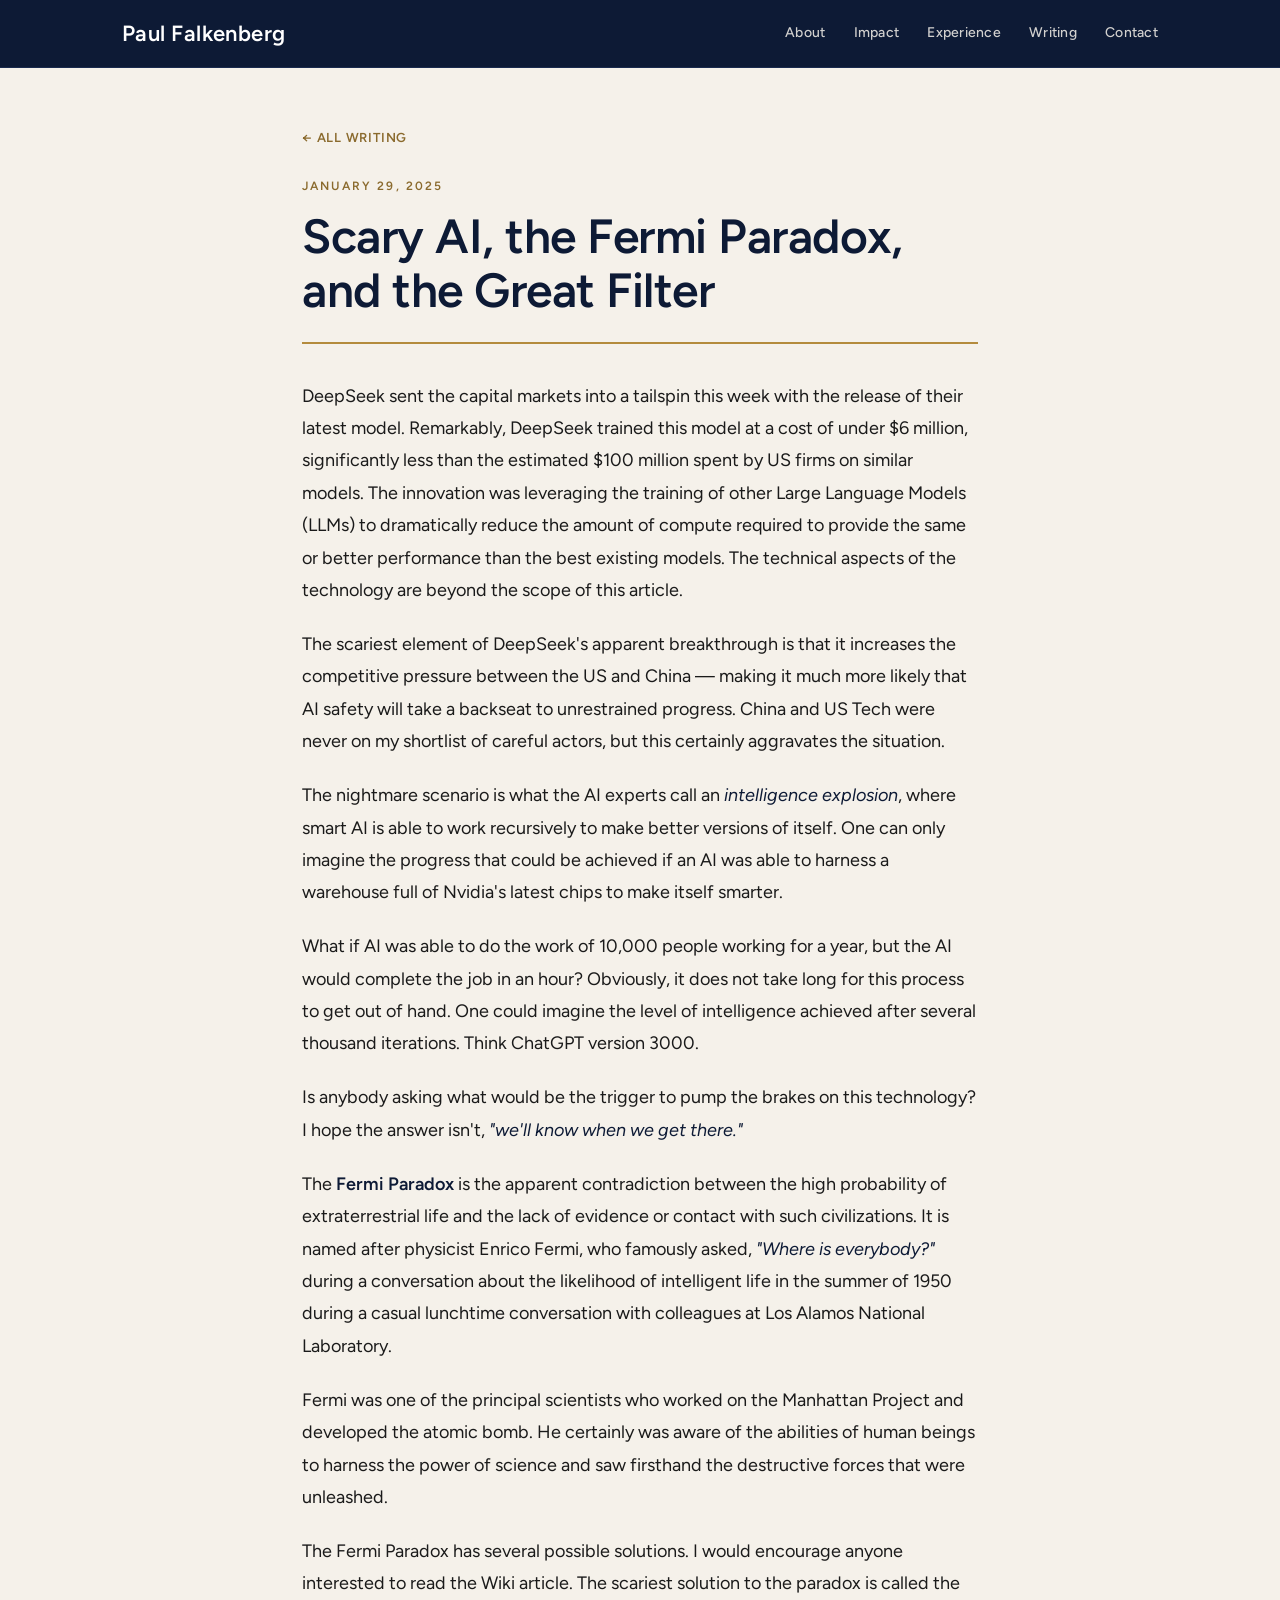
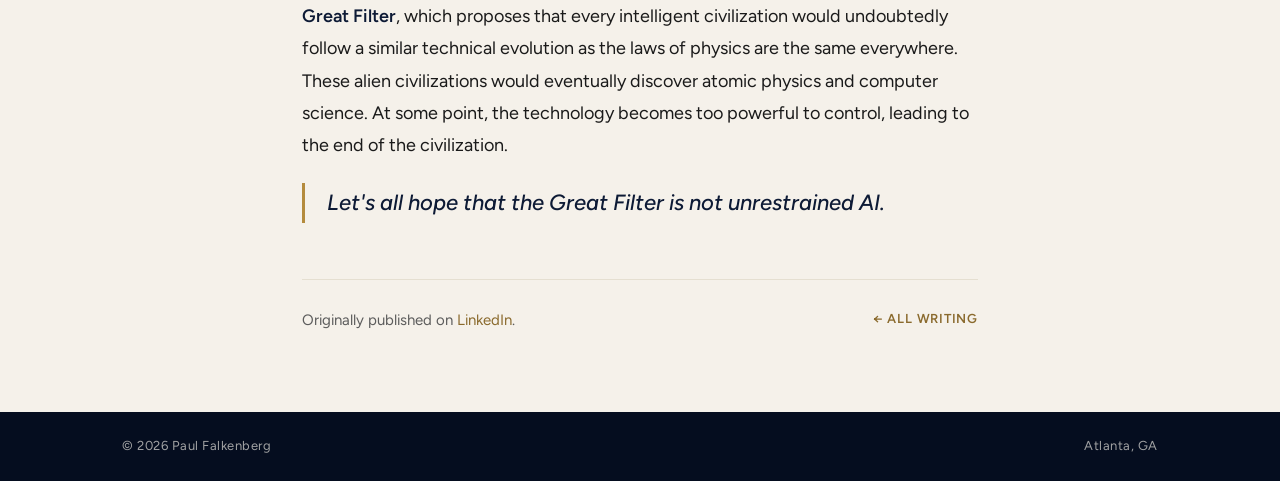
==== commit aaef472a: "Switch primary font to Figtree (Google Fonts) for consistent cross-device rendering" ====
--- a/writing/scary-ai-fermi-paradox.html
+++ b/writing/scary-ai-fermi-paradox.html
@@ -8,7 +8,7 @@
   <link rel="icon" type="image/jpeg" href="../assets/headshot.jpg" />
   <link rel="preconnect" href="https://fonts.googleapis.com" />
   <link rel="preconnect" href="https://fonts.gstatic.com" crossorigin />
-  <link href="https://fonts.googleapis.com/css2?family=Inter:wght@400;500;600;700&display=swap" rel="stylesheet" />
+  <link href="https://fonts.googleapis.com/css2?family=Figtree:wght@400;500;600;700;800&display=swap" rel="stylesheet" />
   <link rel="stylesheet" href="../styles.css" />
 </head>
 <body>
--- a/styles.css
+++ b/styles.css
@@ -19,7 +19,7 @@
 
 body {
   margin: 0;
-  font-family: "Aptos Display", "Aptos", "Segoe UI Variable", "Segoe UI", "Inter", system-ui, -apple-system, sans-serif;
+  font-family: "Figtree", "Inter", "Segoe UI", system-ui, -apple-system, sans-serif;
   color: var(--ink);
   background: var(--cream);
   line-height: 1.6;
@@ -31,7 +31,7 @@
 a:hover { color: var(--gold); }
 
 h1, h2, h3 {
-  font-family: "Aptos Display", "Aptos", "Segoe UI Variable Display", "Segoe UI", "Inter", system-ui, sans-serif;
+  font-family: "Figtree", "Inter", "Segoe UI", system-ui, -apple-system, sans-serif;
   color: var(--navy);
   font-weight: 600;
   line-height: 1.15;
@@ -52,7 +52,7 @@
   display: flex; align-items: center; justify-content: space-between; gap: 24px;
 }
 .nav-logo {
-  font-family: "Cormorant Garamond", serif;
+  font-family: "Figtree", "Inter", "Segoe UI", system-ui, -apple-system, sans-serif;
   color: #fff;
   font-weight: 600;
   font-size: 22px;
@@ -87,7 +87,7 @@
   margin: 0 0 20px;
 }
 .hero h1 {
-  font-family: "Cormorant Garamond", serif;
+  font-family: "Figtree", "Inter", "Segoe UI", system-ui, -apple-system, sans-serif;
   font-weight: 600;
   font-size: clamp(2.4rem, 4.4vw, 3.6rem);
   line-height: 1.08;
@@ -145,7 +145,7 @@
   border-bottom: 1px solid var(--line);
 }
 .section-title {
-  font-family: "Cormorant Garamond", serif;
+  font-family: "Figtree", "Inter", "Segoe UI", system-ui, -apple-system, sans-serif;
   font-size: clamp(2rem, 3.2vw, 2.6rem);
   font-weight: 600;
   margin: 0 0 8px;
@@ -187,7 +187,7 @@
   box-shadow: 0 8px 24px rgba(13, 26, 53, 0.08);
 }
 .metric-number {
-  font-family: "Cormorant Garamond", serif;
+  font-family: "Figtree", "Inter", "Segoe UI", system-ui, -apple-system, sans-serif;
   font-size: 38px;
   font-weight: 700;
   color: var(--navy);
@@ -212,7 +212,7 @@
   gap: 16px; flex-wrap: wrap; margin-bottom: 8px;
 }
 .role-title {
-  font-family: "Cormorant Garamond", serif;
+  font-family: "Figtree", "Inter", "Segoe UI", system-ui, -apple-system, sans-serif;
   font-size: 26px;
   font-weight: 600;
   margin: 0;
@@ -251,7 +251,7 @@
 .tag-group { margin-bottom: 32px; }
 .tag-group:last-child { margin-bottom: 0; }
 .tag-heading {
-  font-family: "Aptos Display", "Aptos", "Segoe UI Variable", "Segoe UI", "Inter", system-ui, sans-serif;
+  font-family: "Figtree", "Inter", "Segoe UI", system-ui, -apple-system, sans-serif;
   font-size: 12px;
   text-transform: uppercase;
   letter-spacing: 0.18em;
@@ -284,7 +284,7 @@
 .client-group { margin-bottom: 40px; }
 .client-group:last-child { margin-bottom: 0; }
 .client-group-heading {
-  font-family: "Aptos Display", "Aptos", "Segoe UI Variable", "Segoe UI", "Inter", system-ui, sans-serif;
+  font-family: "Figtree", "Inter", "Segoe UI", system-ui, -apple-system, sans-serif;
   font-size: 12px;
   text-transform: uppercase;
   letter-spacing: 0.18em;
@@ -381,7 +381,7 @@
   margin: 0 0 10px;
 }
 .writing-title {
-  font-family: "Cormorant Garamond", serif;
+  font-family: "Figtree", "Inter", "Segoe UI", system-ui, -apple-system, sans-serif;
   font-size: 26px;
   font-weight: 600;
   margin: 0 0 12px;
@@ -433,7 +433,7 @@
   margin: 0 0 14px;
 }
 .article-title {
-  font-family: "Cormorant Garamond", serif;
+  font-family: "Figtree", "Inter", "Segoe UI", system-ui, -apple-system, sans-serif;
   font-size: clamp(2rem, 4vw, 3rem);
   font-weight: 600;
   letter-spacing: -0.01em;
@@ -450,7 +450,7 @@
 .article-body strong { color: var(--navy); font-weight: 600; }
 .article-body em { color: var(--navy); }
 .article-h2 {
-  font-family: "Cormorant Garamond", serif;
+  font-family: "Figtree", "Inter", "Segoe UI", system-ui, -apple-system, sans-serif;
   font-size: 28px;
   font-weight: 600;
   color: var(--navy);
@@ -458,7 +458,7 @@
   letter-spacing: -0.005em;
 }
 .article-kicker {
-  font-family: "Cormorant Garamond", serif;
+  font-family: "Figtree", "Inter", "Segoe UI", system-ui, -apple-system, sans-serif;
   font-size: 22px;
   font-style: italic;
   color: var(--navy);
@@ -468,7 +468,7 @@
   margin-top: 40px;
 }
 .pull-quote {
-  font-family: "Cormorant Garamond", serif;
+  font-family: "Figtree", "Inter", "Segoe UI", system-ui, -apple-system, sans-serif;
   font-size: 24px;
   font-style: italic;
   line-height: 1.5;
@@ -485,7 +485,7 @@
   font-size: 13px;
   font-style: normal;
   color: var(--gold-dark);
-  font-family: "Aptos Display", "Aptos", "Segoe UI Variable", "Segoe UI", "Inter", system-ui, sans-serif;
+  font-family: "Figtree", "Inter", "Segoe UI", system-ui, -apple-system, sans-serif;
   letter-spacing: 0.08em;
   text-transform: uppercase;
   font-weight: 600;
